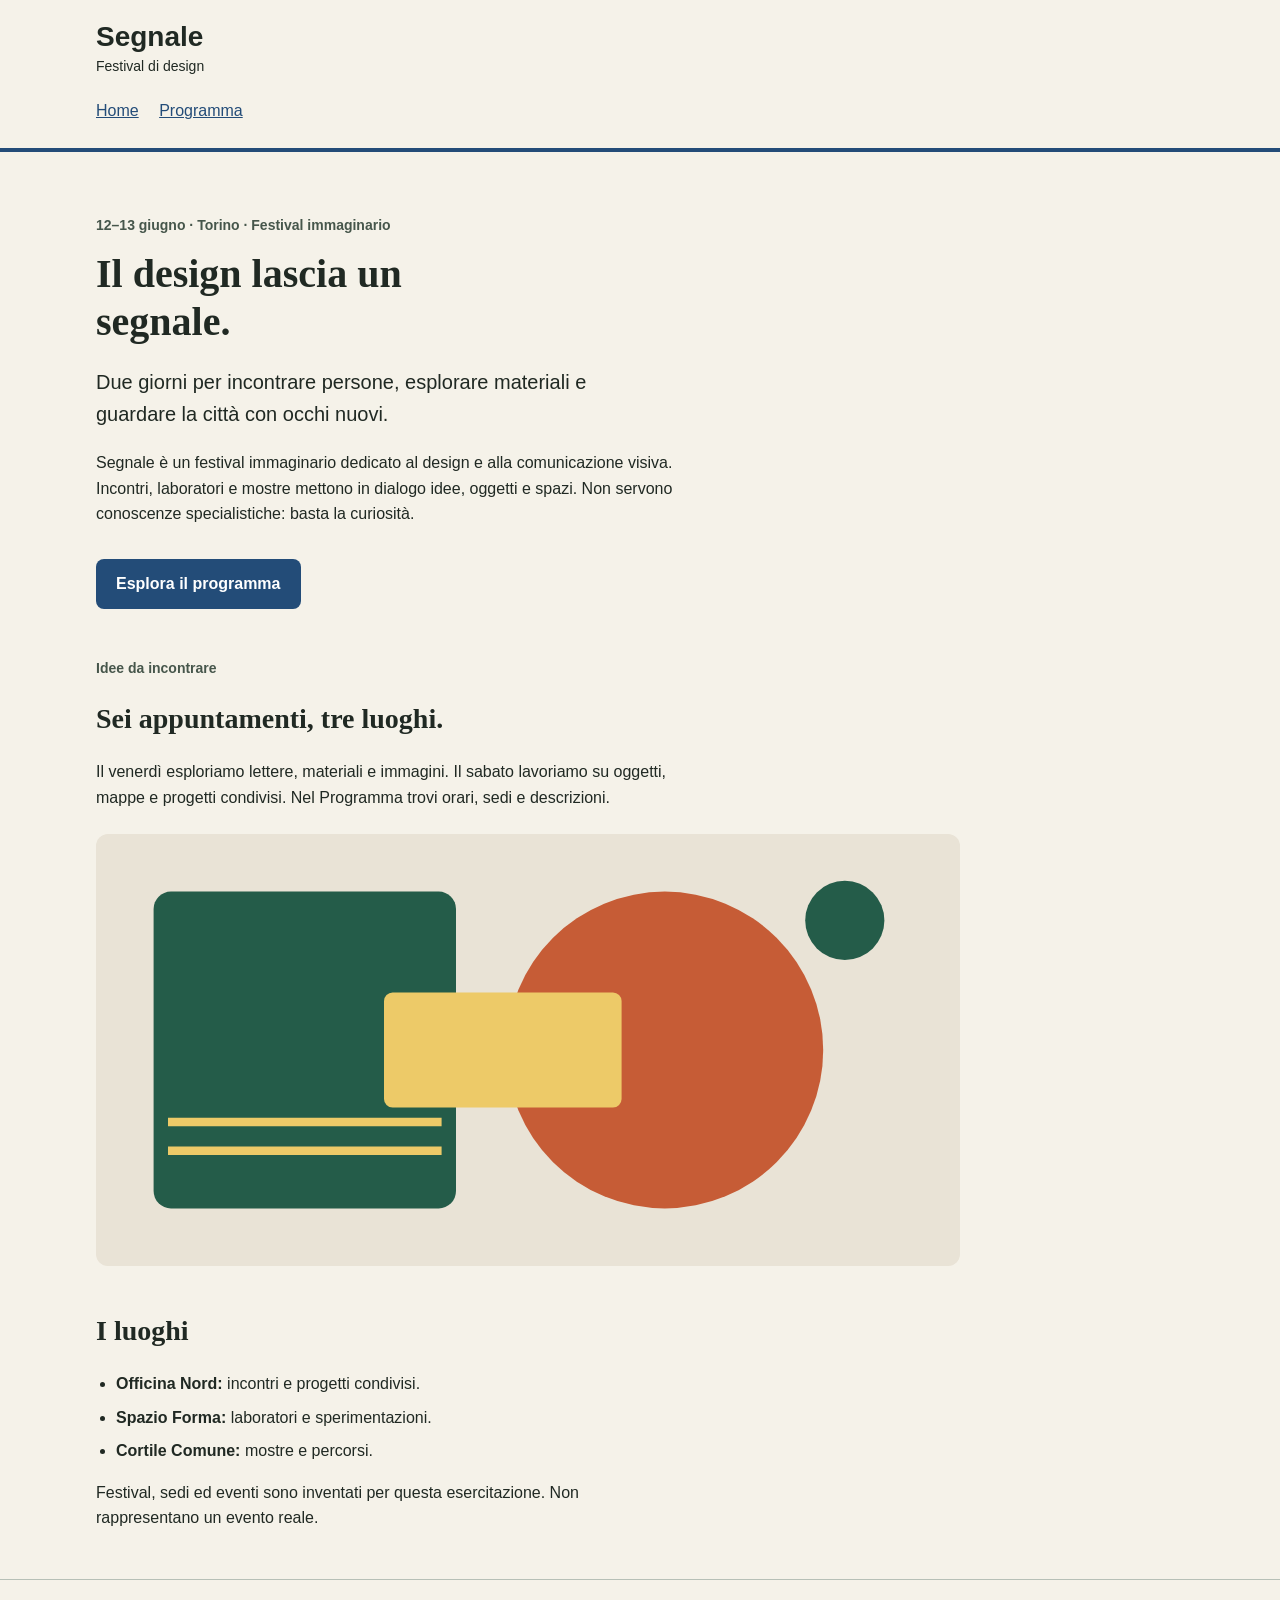
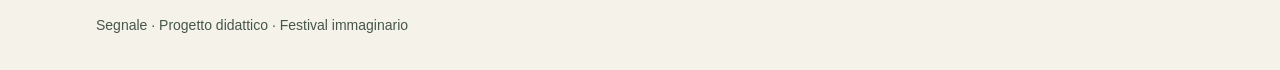
==== festival-segnale/index.html @ 147a781d "commit 0" ====
<!doctype html>
<html lang="it">
<head>
  <meta charset="utf-8">
  <meta name="viewport" content="width=device-width, initial-scale=1">
  <title>Segnale — Festival di design</title>
  <link rel="stylesheet" href="style.css">
</head>
<body>
  <a class="skip-link" href="#contenuto">Vai al contenuto</a>
  <header class="site-header">
    <div class="container">
      <a class="brand" href="index.html">Segnale<span>Festival di design</span></a>
      <nav>
        <a href="index.html">Home</a>
        <a href="programma.html">Programma</a>
      </nav>
    </div>
  </header>

  <main id="contenuto" class="container">
    <section class="intro">
      <p class="eyebrow">12–13 giugno · Torino · Festival immaginario</p>
      <h1 id="titolo-home">Il design lascia un segnale.</h1>
      <p class="lead">Due giorni per incontrare persone, esplorare materiali e guardare la città con occhi nuovi.</p>
      <p class="reading-text">Segnale è un festival immaginario dedicato al design e alla comunicazione visiva. Incontri, laboratori e mostre mettono in dialogo idee, oggetti e spazi. Non servono conoscenze specialistiche: basta la curiosità.</p>
      <a class="button-link" href="programma.html">Esplora il programma</a>
    </section>

    <section class="content-section">
      <p class="eyebrow">Idee da incontrare</p>
      <h2 id="titolo-festival">Sei appuntamenti, tre luoghi.</h2>
      <p class="reading-text">Il venerdì esploriamo lettere, materiali e immagini. Il sabato lavoriamo su oggetti, mappe e progetti condivisi. Nel Programma trovi orari, sedi e descrizioni.</p>
      <img class="festival-image" src="assets/festival.svg" alt="Composizione geometrica di cerchi e rettangoli nei colori del festival" width="1200" height="600">
    </section>

    <section class="content-section">
      <h2 id="titolo-luoghi">I luoghi</h2>
      <ul class="venues">
        <li><strong>Officina Nord:</strong> incontri e progetti condivisi.</li>
        <li><strong>Spazio Forma:</strong> laboratori e sperimentazioni.</li>
        <li><strong>Cortile Comune:</strong> mostre e percorsi.</li>
      </ul>
      <p class="reading-text">Festival, sedi ed eventi sono inventati per questa esercitazione. Non rappresentano un evento reale.</p>
    </section>
  </main>

  <footer class="site-footer"><div class="container"><p>Segnale · Progetto didattico · Festival immaginario</p></div></footer>
</body>
</html>
---- festival-segnale/style.css ----
/* Segnale: esempio completo della consegna su Home e Programma. */

/* Valori condivisi: le regole interessate li richiamano con var(). */
:root {
  --colore-primario: #234c78;
  --colore-primario-scuro: #163454;
  --colore-sfondo: #f5f2e9;
  --colore-testo: #202923;
  --font-testo: Arial, Helvetica, sans-serif;
  --font-titoli: Georgia, "Times New Roman", serif;
}

* {
  box-sizing: border-box;
}

body {
  margin: 0;
  background: var(--colore-sfondo);
  color: var(--colore-testo);
  font-family: var(--font-testo);
  font-size: 1rem;
  line-height: 1.6;
}

a {
  color: var(--colore-primario);
}

a:hover {
  text-decoration: underline;
}

a:focus {
  outline: 3px solid var(--colore-testo);
}

.container {
  width: 92%;
  max-width: 68rem;
  margin: 0 auto;
}

.site-header {
  padding: 1.25rem 0;
  border-bottom: 4px solid var(--colore-primario);
}

.brand {
  display: inline-block;
  color: var(--colore-testo);
  font-size: 1.75rem;
  font-weight: bold;
  line-height: 1.2;
  text-decoration: none;
}

.brand span {
  display: block;
  margin-top: 0.25rem;
  font-size: 0.875rem;
  font-weight: normal;
}

nav {
  margin-top: 1rem;
}

nav a {
  display: inline-block;
  margin-right: 1rem;
  padding: 0.25rem 0;
}


.intro {
  padding: 3rem 0 1rem;
}

.eyebrow,
.event-meta {
  color: #46564b;
  font-size: 0.875rem;
  font-weight: bold;
}

h1,
h2,
h3 {
  font-family: var(--font-titoli);
  line-height: 1.2;
}

h1 {
  max-width: 18ch;
  margin: 0.75rem 0 1.25rem;
  font-size: 2.5rem;
}

h2 {
  font-size: 1.75rem;
}

h3 {
  margin: 0.5rem 0 0.75rem;
  font-size: 1.375rem;
}

.lead {
  max-width: 48ch;
  font-size: 1.25rem;
}

.reading-text {
  max-width: 65ch;
}

.button-link {
  display: inline-block;
  margin-top: 1rem;
  padding: 0.75rem 1.25rem;
  border-radius: 0.5rem;
  background: var(--colore-primario);
  color: #ffffff;
  font-weight: bold;
  text-decoration: none;
}

.button-link:hover {
  background: var(--colore-primario-scuro);
}

.content-section {
  margin: 2rem 0 3rem;
}

.festival-image {
  display: block;
  width: 100%;
  max-width: 54rem;
  height: auto;
  margin-top: 1.5rem;
  border-radius: 0.75rem;
}

.venues {
  padding-left: 1.25rem;
}

.venues li {
  margin-bottom: 0.5rem;
}

/* Disposizione di base: una colonna. */
.event-grid {
  display: grid;
  grid-template-columns: 1fr;
  gap: 2rem;
}

.event-card {
  overflow: hidden;
  border: 1px solid #b7c0b7;
  border-radius: 0.75rem;
  background: #ffffff;
}

.event-card img {
  display: block;
  width: 100%;
  height: auto;
}

.event-body {
  padding: 1.5rem;
}

.event-place {
  margin-bottom: 0;
  color: #46564b;
  font-size: 0.875rem;
}

.site-footer {
  padding: 1.25rem 0;
  border-top: 1px solid #b7c0b7;
  color: #46564b;
  font-size: 0.875rem;
}

.skip-link {
  position: absolute;
  top: -6rem;
  left: 1rem;
  padding: 0.75rem 1rem;
  background: #ffffff;
  color: var(--colore-testo);
}

.skip-link:focus {
  top: 1rem;
}

/* Da 600 px: due colonne. */
@media (min-width: 600px) {
  .event-grid {
    grid-template-columns: repeat(2, 1fr);
  }
}

/* Da 1024 px: tre colonne. Questa regola segue quella da 600 px. */
@media (min-width: 1024px) {
  .event-grid {
    grid-template-columns: repeat(3, 1fr);
  }
}
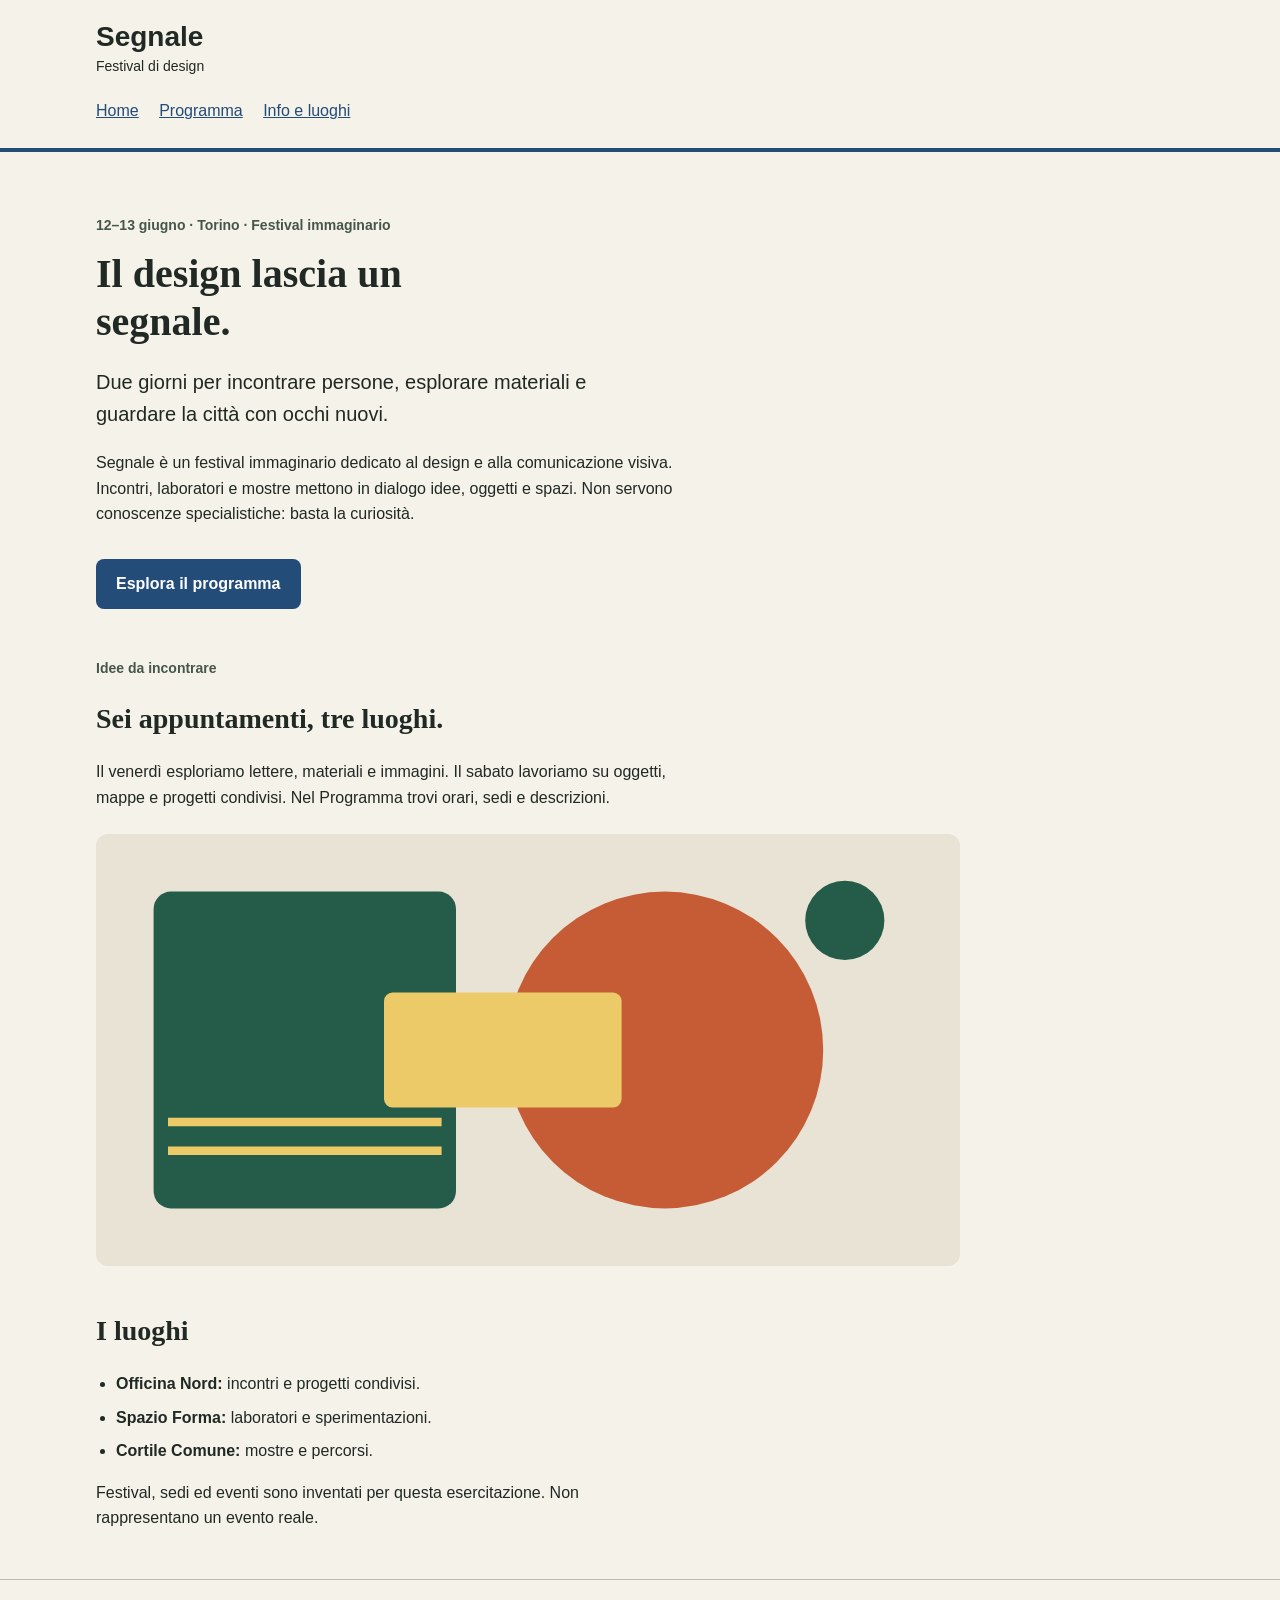
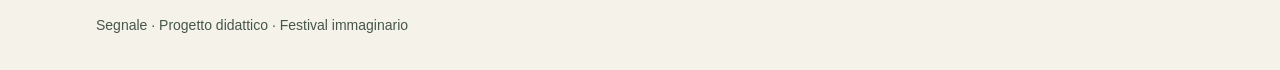
==== commit a0678ae8: "commit 1: aggiunta info.html e link a info.html in index.html e programma.html" ====
--- a/festival-segnale/index.html
+++ b/festival-segnale/index.html
@@ -14,7 +14,9 @@
       <nav>
         <a href="index.html">Home</a>
         <a href="programma.html">Programma</a>
+        <a href="info.html">Info e luoghi</a>
       </nav>
+
     </div>
   </header>
 
--- a/festival-segnale/style.css
+++ b/festival-segnale/style.css
@@ -214,3 +214,41 @@
     grid-template-columns: repeat(3, 1fr);
   }
 }
+
+/* Venue cards nella pagina Info */
+.venue-details {
+  display: grid;
+  grid-template-columns: 1fr;
+  gap: 2rem;
+  margin-top: 1.5rem;
+}
+
+.venue-card {
+  padding: 1.5rem;
+  border: 1px solid #b7c0b7;
+  border-radius: 0.75rem;
+  background: #ffffff;
+}
+
+.venue-card h3 {
+  margin-top: 0;
+  color: var(--colore-primario);
+}
+
+.venue-card p {
+  margin: 0.5rem 0;
+}
+
+/* Responsive: 2 colonne da 768px */
+@media (min-width: 768px) {
+  .venue-details {
+    grid-template-columns: repeat(2, 1fr);
+  }
+}
+
+/* Responsive: 3 colonne da 1024px */
+@media (min-width: 1024px) {
+  .venue-details {
+    grid-template-columns: repeat(3, 1fr);
+  }
+}
